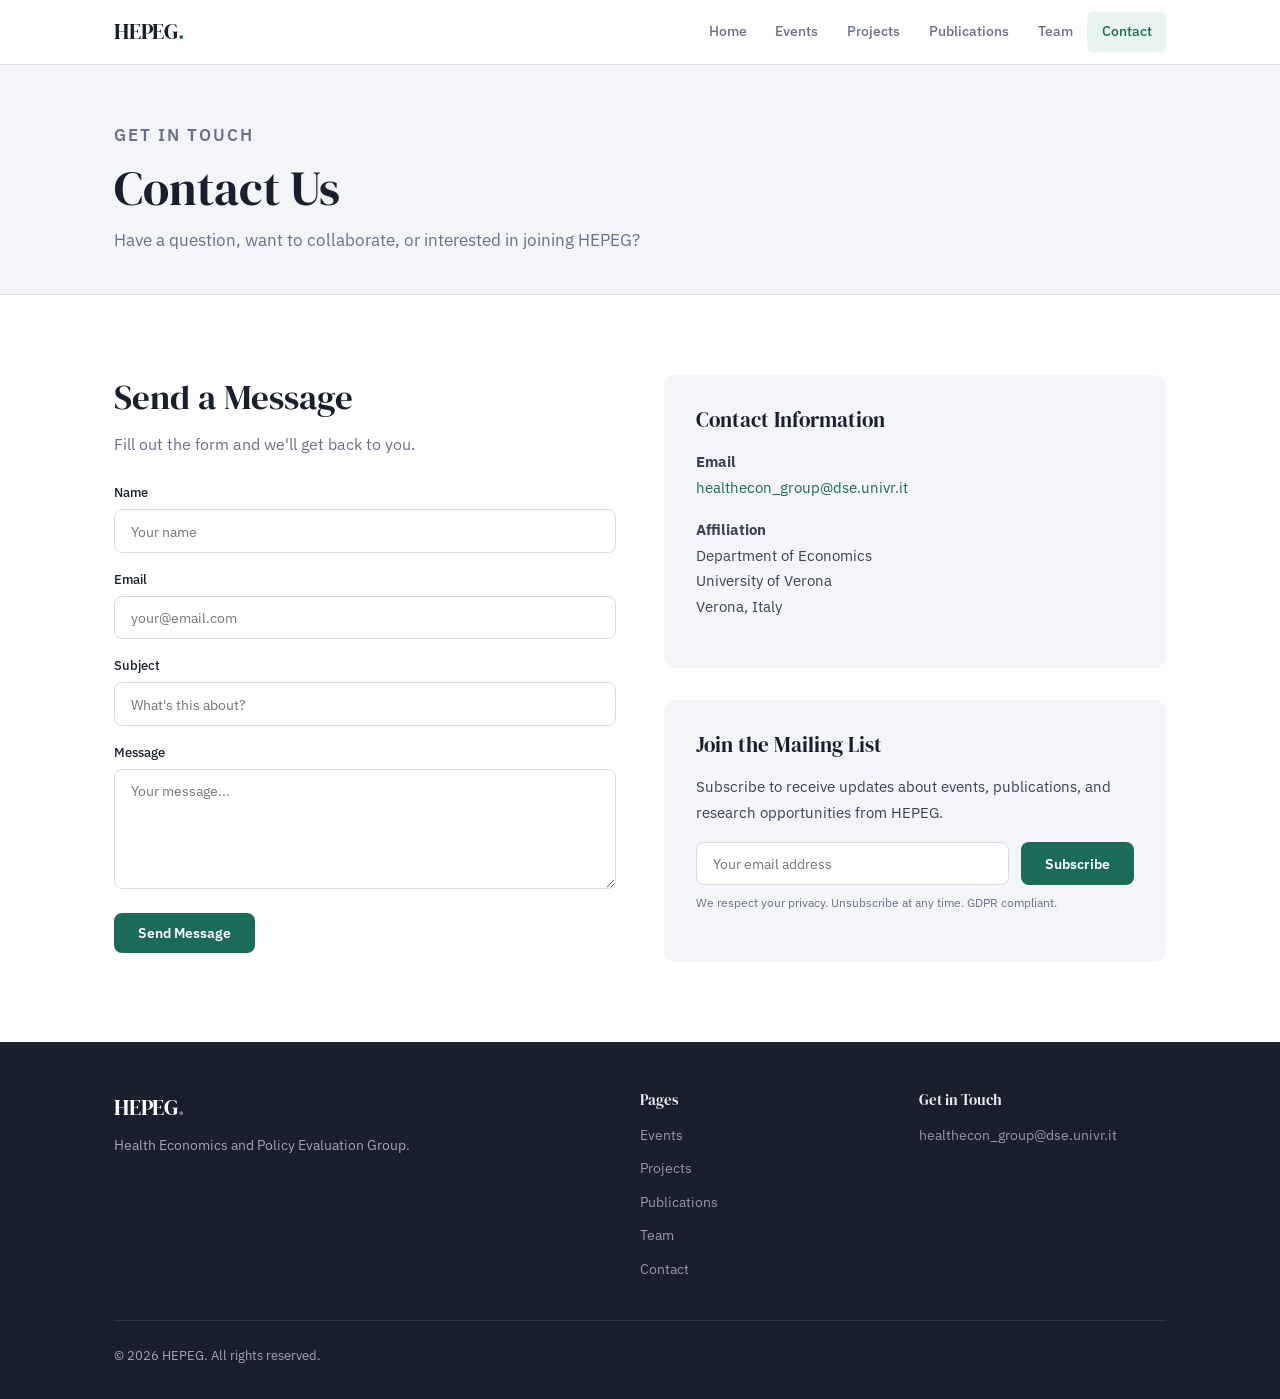
==== contact.html @ 0a754c9d "Add files via upload" ====
<!DOCTYPE html>
<html lang="en">
<head>
  <meta charset="UTF-8">
  <meta name="viewport" content="width=device-width, initial-scale=1.0">
  <title>Contact – HEPEG</title>
  <link rel="stylesheet" href="style.css">
</head>
<body>

  <header class="site-header">
    <div class="container">
      <a href="index.html" class="site-logo">HEPEG<span>.</span></a>
      <nav class="site-nav" id="nav">
        <a href="index.html">Home</a>
        <a href="events.html">Events</a>
        <a href="projects.html">Projects</a>
        <a href="publications.html">Publications</a>
        <a href="team.html">Team</a>
        <a href="contact.html" class="active">Contact</a>
      </nav>
      <button class="nav-toggle" onclick="document.getElementById('nav').classList.toggle('open')" aria-label="Menu">
        <span></span><span></span><span></span>
      </button>
    </div>
  </header>

  <div class="page-header">
    <div class="container">
      <p class="section-label">Get in Touch</p>
      <h1>Contact Us</h1>
      <p>Have a question, want to collaborate, or interested in joining HEPEG?</p>
    </div>
  </div>

  <section>
    <div class="container">
      <div class="contact-grid">

        <div>
          <h2>Send a Message</h2>
          <p style="color: var(--color-muted); margin: .75rem 0 1.5rem;">
            Fill out the form and we'll get back to you.
          </p>

          <!--
            =============================================
            CONTACT FORM NOTE:
            Static HTML cannot process form submissions.
            Options to make this work:
            1. Use Formspree (https://formspree.io) — free tier
               Change the action to: action="https://formspree.io/f/YOUR_ID"
            2. Use Netlify Forms if hosting on Netlify
               Add: netlify and name="contact" to the <form>
            3. Replace with a mailto link for simplicity
            =============================================
          -->
          <form class="contact-form" action="https://formspree.io/f/YOUR_FORM_ID" method="POST">
            <label for="name">Name</label>
            <input type="text" id="name" name="name" placeholder="Your name" required>

            <label for="email">Email</label>
            <input type="email" id="email" name="email" placeholder="your@email.com" required>

            <label for="subject">Subject</label>
            <input type="text" id="subject" name="subject" placeholder="What's this about?">

            <label for="message">Message</label>
            <textarea id="message" name="message" placeholder="Your message..." required></textarea>

            <button type="submit" class="btn">Send Message</button>
          </form>
        </div>

        <div>
          <div class="contact-info-block">
            <h3>Contact Information</h3>
            <p>
              <strong>Email</strong><br>
              <a href="mailto:healthecon_group@dse.univr.it">healthecon_group@dse.univr.it</a>
            </p>
            <p>
              <strong>Affiliation</strong><br>
              Department of Economics<br>
              University of Verona<br>
              Verona, Italy
            </p>
          </div>

          <div class="contact-info-block mt-2">
            <h3>Join the Mailing List</h3>
            <p>Subscribe to receive updates about events, publications, and research opportunities from HEPEG.</p>

            <!--
              =============================================
              MAILCHIMP INTEGRATION:
              Replace this form with your Mailchimp
              embedded form. Steps:
              1. Create a free Mailchimp account
              2. Go to Audience > Signup forms > Embedded forms
              3. Copy the generated HTML
              4. Paste it here, replacing the form below
              =============================================
            -->
            <form class="cta-form" action="#" method="post" style="justify-content: flex-start;">
              <input type="email" placeholder="Your email address" required>
              <button type="submit" class="btn">Subscribe</button>
            </form>
            <p style="font-size: .75rem; color: var(--color-muted); margin-top: .5rem;">
              We respect your privacy. Unsubscribe at any time. GDPR compliant.
            </p>
          </div>
        </div>

      </div>
    </div>
  </section>

  <footer class="site-footer">
    <div class="container">
      <div class="footer-grid">
        <div>
          <div class="site-logo">HEPEG<span>.</span></div>
          <p>Health Economics and Policy Evaluation Group.</p>
        </div>
        <div>
          <h4>Pages</h4>
          <ul class="footer-links">
            <li><a href="events.html">Events</a></li>
            <li><a href="projects.html">Projects</a></li>
            <li><a href="publications.html">Publications</a></li>
            <li><a href="team.html">Team</a></li>
            <li><a href="contact.html">Contact</a></li>
          </ul>
        </div>
        <div>
          <h4>Get in Touch</h4>
          <ul class="footer-links">
            <li><a href="mailto:healthecon_group@dse.univr.it">healthecon_group@dse.univr.it</a></li>
          </ul>
        </div>
      </div>
      <div class="footer-bottom">&copy; 2026 HEPEG. All rights reserved.</div>
    </div>
  </footer>

</body>
</html>
---- style.css ----
/* ============================================
   HEPEG – Health Economics and Policy Evaluation Group
   Shared Stylesheet
   ============================================ */

@import url('https://fonts.googleapis.com/css2?family=DM+Serif+Display:ital@0;1&family=IBM+Plex+Sans:ital,wght@0,300;0,400;0,500;0,600&display=swap');

/* --- Variables --- */
:root {
  --color-ink: #1a1f2e;
  --color-body: #3d4155;
  --color-muted: #6b7089;
  --color-border: #d8dae5;
  --color-surface: #f4f5f9;
  --color-white: #ffffff;
  --color-accent: #1a6b5a;
  --color-accent-light: #e8f4f0;
  --color-accent-dark: #134d41;
  --color-warm: #c47d2e;
  --color-warm-light: #faf3ea;

  --font-display: 'DM Serif Display', Georgia, serif;
  --font-body: 'IBM Plex Sans', -apple-system, sans-serif;

  --max-width: 1100px;
  --gap: 2rem;
}

/* --- Reset & Base --- */
*, *::before, *::after { box-sizing: border-box; margin: 0; padding: 0; }

html { scroll-behavior: smooth; }

body {
  font-family: var(--font-body);
  font-weight: 400;
  font-size: 1rem;
  line-height: 1.7;
  color: var(--color-body);
  background: var(--color-white);
  -webkit-font-smoothing: antialiased;
}

img { max-width: 100%; height: auto; display: block; }
a { color: var(--color-accent); text-decoration: none; transition: color .2s; }
a:hover { color: var(--color-accent-dark); }

/* --- Typography --- */
h1, h2, h3, h4 { font-family: var(--font-display); color: var(--color-ink); font-weight: 400; line-height: 1.25; }
h1 { font-size: clamp(2rem, 4vw, 3rem); }
h2 { font-size: clamp(1.6rem, 3vw, 2.2rem); }
h3 { font-size: 1.3rem; }
h4 { font-size: 1.1rem; }

.section-label {
  font-family: var(--font-body);
  font-size: .75rem;
  font-weight: 600;
  letter-spacing: .12em;
  text-transform: uppercase;
  color: var(--color-accent);
  margin-bottom: .5rem;
}

/* --- Layout --- */
.container {
  width: 100%;
  max-width: var(--max-width);
  margin: 0 auto;
  padding: 0 1.5rem;
}

section {
  padding: 5rem 0;
}

section + section {
  border-top: 1px solid var(--color-border);
}

/* --- Header / Nav --- */
.site-header {
  position: sticky;
  top: 0;
  z-index: 100;
  background: rgba(255,255,255,.92);
  backdrop-filter: blur(12px);
  -webkit-backdrop-filter: blur(12px);
  border-bottom: 1px solid var(--color-border);
}

.site-header .container {
  display: flex;
  align-items: center;
  justify-content: space-between;
  height: 4rem;
}

.site-logo {
  font-family: var(--font-display);
  font-size: 1.35rem;
  color: var(--color-ink);
  letter-spacing: -.01em;
}
.site-logo span { color: var(--color-accent); }

.site-nav { display: flex; gap: 0; align-items: center; }

.site-nav a {
  font-size: .85rem;
  font-weight: 500;
  color: var(--color-muted);
  padding: .5rem .9rem;
  border-radius: 6px;
  transition: color .2s, background .2s;
}
.site-nav a:hover,
.site-nav a.active {
  color: var(--color-accent);
  background: var(--color-accent-light);
}

/* Hamburger */
.nav-toggle { display: none; background: none; border: none; cursor: pointer; padding: .5rem; }
.nav-toggle span {
  display: block; width: 22px; height: 2px; background: var(--color-ink);
  margin: 5px 0; transition: .3s;
}

/* --- Hero --- */
.hero {
  padding: 5rem 0 4rem;
  border-bottom: 1px solid var(--color-border);
}

.hero h1 {
  max-width: 700px;
  margin-bottom: 1.25rem;
}

.hero p {
  max-width: 600px;
  font-size: 1.1rem;
  color: var(--color-muted);
  line-height: 1.75;
}

.hero-grid {
  display: grid;
  grid-template-columns: 1fr 1fr;
  gap: 3rem;
  align-items: center;
}

.hero-stats {
  display: flex;
  gap: 2.5rem;
  margin-top: 2rem;
}

.hero-stat {
  text-align: left;
}

.hero-stat .num {
  font-family: var(--font-display);
  font-size: 2.2rem;
  color: var(--color-accent);
  display: block;
  line-height: 1.2;
}

.hero-stat .label {
  font-size: .8rem;
  color: var(--color-muted);
  font-weight: 500;
  text-transform: uppercase;
  letter-spacing: .06em;
}

/* --- Cards --- */
.card {
  background: var(--color-white);
  border: 1px solid var(--color-border);
  border-radius: 10px;
  padding: 1.75rem;
  transition: box-shadow .25s, transform .25s;
}

.card:hover {
  box-shadow: 0 8px 30px rgba(26,31,46,.07);
  transform: translateY(-2px);
}

.card-grid {
  display: grid;
  grid-template-columns: repeat(auto-fill, minmax(320px, 1fr));
  gap: 1.5rem;
}

.card h3 { margin-bottom: .5rem; }
.card .meta {
  font-size: .82rem;
  color: var(--color-muted);
  font-weight: 500;
  margin-bottom: .75rem;
}

.card .tag {
  display: inline-block;
  font-size: .72rem;
  font-weight: 600;
  letter-spacing: .04em;
  text-transform: uppercase;
  background: var(--color-accent-light);
  color: var(--color-accent);
  padding: .25rem .65rem;
  border-radius: 4px;
  margin-bottom: .75rem;
}

.card .tag--warm {
  background: var(--color-warm-light);
  color: var(--color-warm);
}

.card-link {
  display: inline-flex;
  align-items: center;
  gap: .3rem;
  font-size: .85rem;
  font-weight: 500;
  margin-top: .75rem;
  color: var(--color-accent);
}
.card-link::after { content: '→'; transition: transform .2s; }
.card-link:hover::after { transform: translateX(3px); }

/* --- Team Grid --- */
.team-grid {
  display: grid;
  grid-template-columns: repeat(auto-fill, minmax(300px, 1fr));
  gap: 1.5rem;
}

.team-card {
  display: flex;
  gap: 1.25rem;
  align-items: flex-start;
  background: var(--color-white);
  border: 1px solid var(--color-border);
  border-radius: 10px;
  padding: 1.5rem;
  transition: box-shadow .25s;
}

.team-card:hover {
  box-shadow: 0 8px 30px rgba(26,31,46,.07);
}

.team-card .avatar {
  width: 72px;
  height: 72px;
  border-radius: 50%;
  object-fit: cover;
  flex-shrink: 0;
  background: var(--color-surface);
}

.team-card h4 { margin-bottom: .15rem; }

.team-card .role {
  font-size: .82rem;
  color: var(--color-accent);
  font-weight: 500;
  margin-bottom: .5rem;
}

.team-card p {
  font-size: .85rem;
  color: var(--color-muted);
  line-height: 1.6;
}

/* --- Events list --- */
.event-item {
  display: grid;
  grid-template-columns: 80px 1fr;
  gap: 1.5rem;
  padding: 1.75rem 0;
  border-bottom: 1px solid var(--color-border);
  align-items: start;
}

.event-item:last-child { border-bottom: none; }

.event-date {
  text-align: center;
  background: var(--color-surface);
  border-radius: 8px;
  padding: .65rem .5rem;
}

.event-date .month {
  display: block;
  font-size: .7rem;
  font-weight: 600;
  text-transform: uppercase;
  letter-spacing: .08em;
  color: var(--color-accent);
}

.event-date .day {
  display: block;
  font-family: var(--font-display);
  font-size: 1.6rem;
  color: var(--color-ink);
  line-height: 1.2;
}

.event-date .year {
  display: block;
  font-size: .72rem;
  color: var(--color-muted);
}

.event-info h3 { font-size: 1.15rem; margin-bottom: .3rem; }
.event-info .event-meta {
  font-size: .82rem;
  color: var(--color-muted);
  margin-bottom: .4rem;
}

/* --- Publications --- */
.pub-list { list-style: none; }

.pub-item {
  padding: 1.25rem 0;
  border-bottom: 1px solid var(--color-border);
}
.pub-item:last-child { border-bottom: none; }

.pub-item .authors {
  font-size: .85rem;
  font-weight: 500;
  color: var(--color-ink);
}

.pub-item .title {
  font-family: var(--font-display);
  font-size: 1.05rem;
  color: var(--color-ink);
  margin: .2rem 0;
}

.pub-item .venue {
  font-size: .85rem;
  color: var(--color-muted);
  font-style: italic;
}

.pub-item .pub-links {
  margin-top: .4rem;
}

.pub-item .pub-links a {
  font-size: .82rem;
  font-weight: 500;
  margin-right: 1rem;
}

/* --- Newsletter / CTA Box --- */
.cta-box {
  background: var(--color-surface);
  border-radius: 12px;
  padding: 2.5rem;
  text-align: center;
  max-width: 600px;
  margin: 0 auto;
}

.cta-box h2 { margin-bottom: .5rem; }
.cta-box p { color: var(--color-muted); margin-bottom: 1.5rem; }

.cta-form {
  display: flex;
  gap: .75rem;
  max-width: 440px;
  margin: 0 auto;
}

.cta-form input[type="email"] {
  flex: 1;
  padding: .7rem 1rem;
  border: 1px solid var(--color-border);
  border-radius: 8px;
  font-family: var(--font-body);
  font-size: .9rem;
  outline: none;
  transition: border-color .2s;
  background: var(--color-white);
}

.cta-form input[type="email"]:focus {
  border-color: var(--color-accent);
}

.btn {
  display: inline-flex;
  align-items: center;
  gap: .4rem;
  padding: .7rem 1.5rem;
  background: var(--color-accent);
  color: var(--color-white);
  font-family: var(--font-body);
  font-size: .85rem;
  font-weight: 600;
  border: none;
  border-radius: 8px;
  cursor: pointer;
  transition: background .2s, transform .15s;
}

.btn:hover {
  background: var(--color-accent-dark);
  color: var(--color-white);
  transform: translateY(-1px);
}

/* --- Contact --- */
.contact-grid {
  display: grid;
  grid-template-columns: 1fr 1fr;
  gap: 3rem;
}

.contact-form label {
  display: block;
  font-size: .82rem;
  font-weight: 500;
  color: var(--color-ink);
  margin-bottom: .3rem;
}

.contact-form input,
.contact-form textarea {
  width: 100%;
  padding: .7rem 1rem;
  border: 1px solid var(--color-border);
  border-radius: 8px;
  font-family: var(--font-body);
  font-size: .9rem;
  outline: none;
  margin-bottom: 1rem;
  transition: border-color .2s;
  background: var(--color-white);
}

.contact-form input:focus,
.contact-form textarea:focus {
  border-color: var(--color-accent);
}

.contact-form textarea { resize: vertical; min-height: 120px; }

.contact-info-block {
  background: var(--color-surface);
  border-radius: 12px;
  padding: 2rem;
}

.contact-info-block h3 { margin-bottom: 1rem; }
.contact-info-block p { margin-bottom: 1rem; font-size: .95rem; }

/* --- Footer --- */
.site-footer {
  background: var(--color-ink);
  color: rgba(255,255,255,.6);
  padding: 3rem 0 2rem;
  margin-top: 0;
}

.footer-grid {
  display: grid;
  grid-template-columns: 2fr 1fr 1fr;
  gap: 2rem;
  margin-bottom: 2rem;
}

.site-footer .site-logo { color: var(--color-white); }
.site-footer .site-logo span { color: rgba(255,255,255,.4); }

.site-footer p { font-size: .88rem; margin-top: .5rem; max-width: 360px; }

.site-footer h4 {
  color: rgba(255,255,255,.9);
  font-size: .95rem;
  margin-bottom: .75rem;
}

.footer-links { list-style: none; }
.footer-links li { margin-bottom: .4rem; }
.footer-links a { color: rgba(255,255,255,.55); font-size: .85rem; }
.footer-links a:hover { color: var(--color-white); }

.footer-bottom {
  border-top: 1px solid rgba(255,255,255,.1);
  padding-top: 1.5rem;
  font-size: .8rem;
}

/* --- Page Header (inner pages) --- */
.page-header {
  padding: 3.5rem 0 2.5rem;
  border-bottom: 1px solid var(--color-border);
  background: var(--color-surface);
}

.page-header h1 { margin-bottom: .5rem; }
.page-header p { color: var(--color-muted); max-width: 600px; font-size: 1.05rem; }

/* --- Utility --- */
.text-center { text-align: center; }
.mt-1 { margin-top: 1rem; }
.mt-2 { margin-top: 2rem; }
.mt-3 { margin-top: 3rem; }
.mb-2 { margin-bottom: 2rem; }

/* --- Responsive --- */
@media (max-width: 768px) {
  .site-nav {
    display: none;
    position: absolute;
    top: 4rem;
    left: 0;
    right: 0;
    flex-direction: column;
    background: var(--color-white);
    border-bottom: 1px solid var(--color-border);
    padding: 1rem;
    box-shadow: 0 12px 24px rgba(0,0,0,.08);
  }
  .site-nav.open { display: flex; }
  .nav-toggle { display: block; }

  .hero-grid { grid-template-columns: 1fr; gap: 2rem; }
  .hero-stats { gap: 1.5rem; }
  .contact-grid { grid-template-columns: 1fr; }
  .footer-grid { grid-template-columns: 1fr; gap: 1.5rem; }
  .team-card { flex-direction: column; text-align: center; align-items: center; }
  .team-card .avatar { width: 80px; height: 80px; }
  .event-item { grid-template-columns: 70px 1fr; gap: 1rem; }
  .cta-form { flex-direction: column; }

  section { padding: 3rem 0; }
  .page-header { padding: 2.5rem 0 2rem; }
}
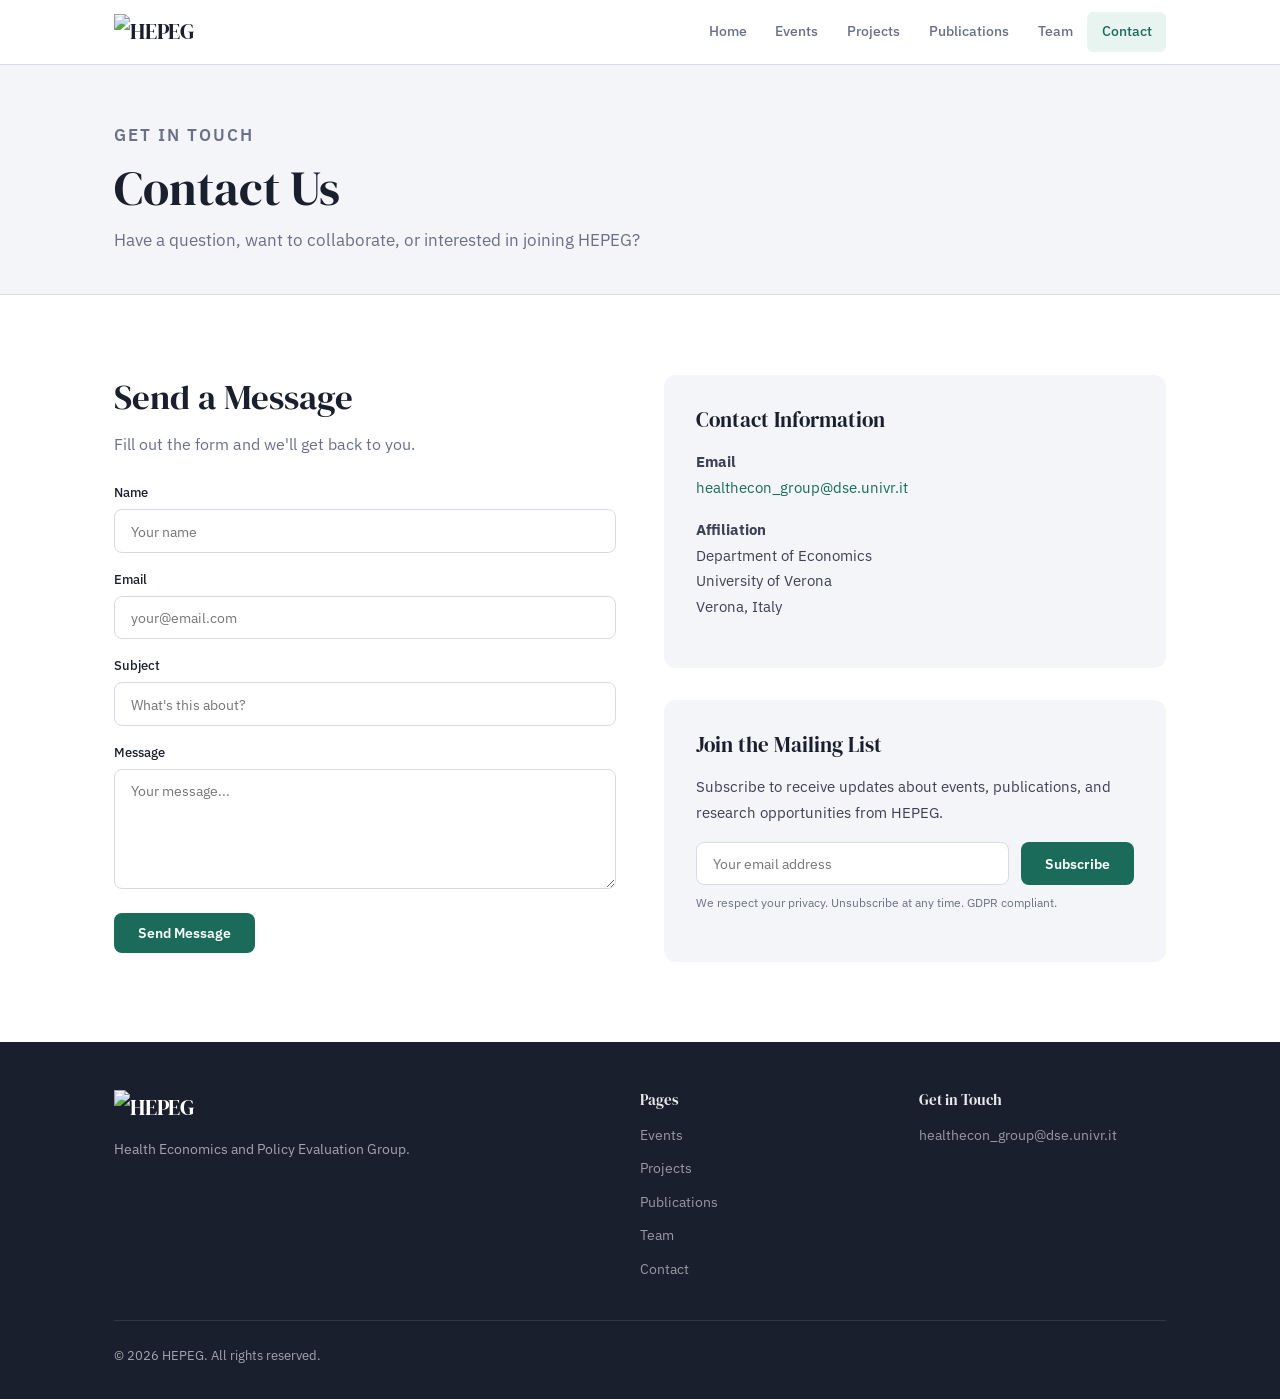
==== commit 2a13fe57: "Update contact.html" ====
--- a/contact.html
+++ b/contact.html
@@ -10,7 +10,7 @@
 
   <header class="site-header">
     <div class="container">
-      <a href="index.html" class="site-logo">HEPEG<span>.</span></a>
+      <a href="index.html" class="site-logo"><img src="images/logo.png" alt="HEPEG"></a>
       <nav class="site-nav" id="nav">
         <a href="index.html">Home</a>
         <a href="events.html">Events</a>
@@ -91,19 +91,13 @@
             <h3>Join the Mailing List</h3>
             <p>Subscribe to receive updates about events, publications, and research opportunities from HEPEG.</p>
 
-            <!--
-              =============================================
-              MAILCHIMP INTEGRATION:
-              Replace this form with your Mailchimp
-              embedded form. Steps:
-              1. Create a free Mailchimp account
-              2. Go to Audience > Signup forms > Embedded forms
-              3. Copy the generated HTML
-              4. Paste it here, replacing the form below
-              =============================================
-            -->
-            <form class="cta-form" action="#" method="post" style="justify-content: flex-start;">
-              <input type="email" placeholder="Your email address" required>
+            <form class="cta-form"
+                  action="https://gmail.us14.list-manage.com/subscribe/post?u=8ce7abe4f9fd98aee8691a1c4&amp;id=7440d17151&amp;f_id=007c9de1f0"
+                  method="post" target="_blank" style="justify-content: flex-start;">
+              <input type="email" name="EMAIL" placeholder="Your email address" required>
+              <div style="position: absolute; left: -5000px;" aria-hidden="true">
+                <input type="text" name="b_8ce7abe4f9fd98aee8691a1c4_7440d17151" tabindex="-1" value="">
+              </div>
               <button type="submit" class="btn">Subscribe</button>
             </form>
             <p style="font-size: .75rem; color: var(--color-muted); margin-top: .5rem;">
@@ -120,7 +114,7 @@
     <div class="container">
       <div class="footer-grid">
         <div>
-          <div class="site-logo">HEPEG<span>.</span></div>
+          <div class="site-logo"><img src="images/logo.png" alt="HEPEG" style="height:40px;"></div>
           <p>Health Economics and Policy Evaluation Group.</p>
         </div>
         <div>
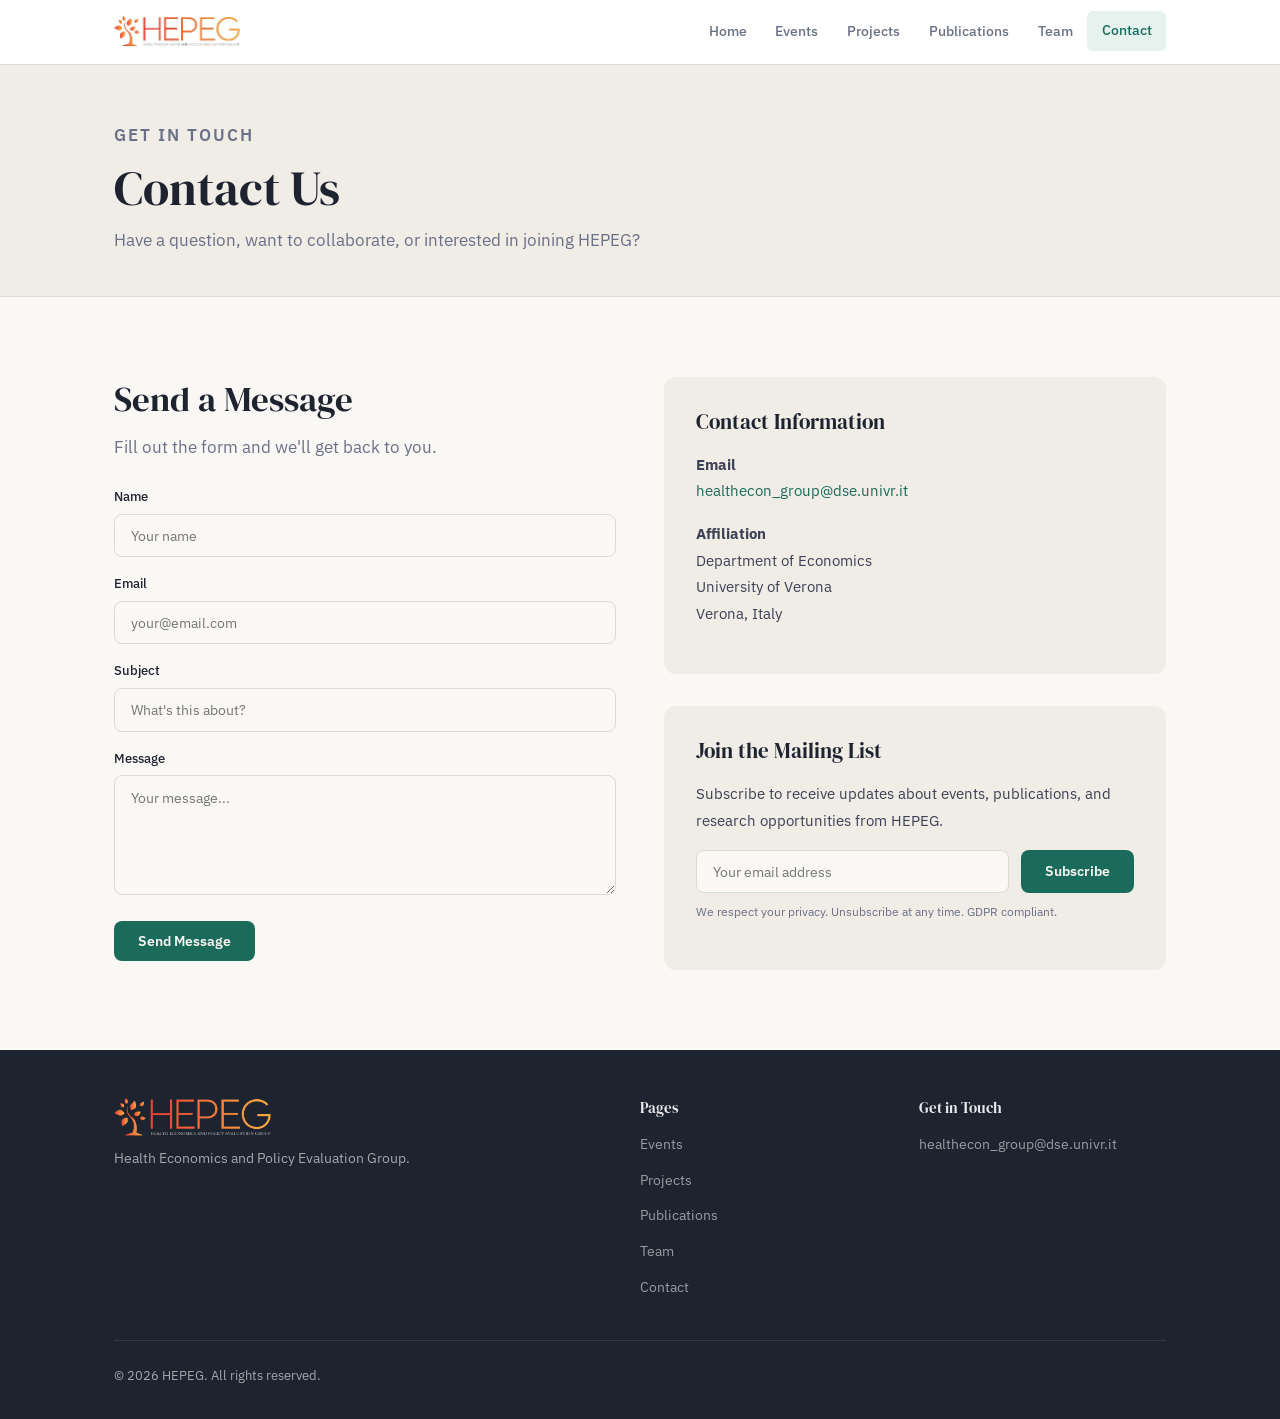
==== commit 04b08f27: "Update contact.html" ====
--- a/contact.html
+++ b/contact.html
@@ -4,6 +4,8 @@
   <meta charset="UTF-8">
   <meta name="viewport" content="width=device-width, initial-scale=1.0">
   <title>Contact – HEPEG</title>
+  <link rel="icon" href="favicon.ico" type="image/x-icon">
+  <link rel="apple-touch-icon" href="apple-touch-icon.png">
   <link rel="stylesheet" href="style.css">
 </head>
 <body>
--- a/style.css
+++ b/style.css
@@ -7,17 +7,18 @@
 
 /* --- Variables --- */
 :root {
-  --color-ink: #1a1f2e;
+  --color-ink: #1e2330;
   --color-body: #3d4155;
   --color-muted: #6b7089;
-  --color-border: #d8dae5;
-  --color-surface: #f4f5f9;
-  --color-white: #ffffff;
+  --color-border: #ddd9d3;
+  --color-surface: #f0ece6;
+  --color-white: #faf8f5;
   --color-accent: #1a6b5a;
-  --color-accent-light: #e8f4f0;
+  --color-accent-light: #e6f2ee;
   --color-accent-dark: #134d41;
-  --color-warm: #c47d2e;
-  --color-warm-light: #faf3ea;
+  --color-warm: #d17a2a;
+  --color-warm-light: #faf0e4;
+  --color-warm-dark: #b5651d;
 
   --font-display: 'DM Serif Display', Georgia, serif;
   --font-body: 'IBM Plex Sans', -apple-system, sans-serif;
@@ -34,16 +35,16 @@
 body {
   font-family: var(--font-body);
   font-weight: 400;
-  font-size: 1rem;
-  line-height: 1.7;
+  font-size: 1.05rem;
+  line-height: 1.75;
   color: var(--color-body);
   background: var(--color-white);
   -webkit-font-smoothing: antialiased;
 }
 
 img { max-width: 100%; height: auto; display: block; }
-a { color: var(--color-accent); text-decoration: none; transition: color .2s; }
-a:hover { color: var(--color-accent-dark); }
+a { color: var(--color-accent); text-decoration: none; transition: color .2s, text-decoration-color .2s; }
+a:hover { color: var(--color-accent-dark); text-decoration: underline; text-decoration-color: rgba(26,107,90,.3); text-underline-offset: 3px; }
 
 /* --- Typography --- */
 h1, h2, h3, h4 { font-family: var(--font-display); color: var(--color-ink); font-weight: 400; line-height: 1.25; }
@@ -58,7 +59,7 @@
   font-weight: 600;
   letter-spacing: .12em;
   text-transform: uppercase;
-  color: var(--color-accent);
+  color: var(--color-warm);
   margin-bottom: .5rem;
 }
 
@@ -97,12 +98,21 @@
 }
 
 .site-logo {
+  display: flex;
+  align-items: center;
+  gap: .5rem;
   font-family: var(--font-display);
   font-size: 1.35rem;
   color: var(--color-ink);
   letter-spacing: -.01em;
+  text-decoration: none;
 }
 .site-logo span { color: var(--color-accent); }
+.site-logo img {
+  height: 32px;
+  width: auto;
+  border-radius: 4px;
+}
 
 .site-nav { display: flex; gap: 0; align-items: center; }
 
@@ -112,12 +122,13 @@
   color: var(--color-muted);
   padding: .5rem .9rem;
   border-radius: 6px;
-  transition: color .2s, background .2s;
+  transition: color .2s, background .2s, transform .15s;
 }
 .site-nav a:hover,
 .site-nav a.active {
   color: var(--color-accent);
   background: var(--color-accent-light);
+  transform: translateY(-1px);
 }
 
 /* Hamburger */
@@ -165,7 +176,7 @@
 .hero-stat .num {
   font-family: var(--font-display);
   font-size: 2.2rem;
-  color: var(--color-accent);
+  color: var(--color-warm);
   display: block;
   line-height: 1.2;
 }
@@ -188,8 +199,9 @@
 }
 
 .card:hover {
-  box-shadow: 0 8px 30px rgba(26,31,46,.07);
-  transform: translateY(-2px);
+  box-shadow: 0 12px 36px rgba(26,31,46,.1);
+  transform: translateY(-3px);
+  border-color: var(--color-accent);
 }
 
 .card-grid {
@@ -232,8 +244,10 @@
   font-weight: 500;
   margin-top: .75rem;
   color: var(--color-accent);
-}
-.card-link::after { content: '→'; transition: transform .2s; }
+  transition: color .2s, gap .2s;
+}
+.card-link::after { content: '\2192'; transition: transform .2s; }
+.card-link:hover { color: var(--color-accent-dark); gap: .5rem; }
 .card-link:hover::after { transform: translateX(3px); }
 
 /* --- Team Grid --- */
@@ -255,7 +269,8 @@
 }
 
 .team-card:hover {
-  box-shadow: 0 8px 30px rgba(26,31,46,.07);
+  box-shadow: 0 12px 36px rgba(26,31,46,.1);
+  border-color: var(--color-accent);
 }
 
 .team-card .avatar {
@@ -307,7 +322,7 @@
   font-weight: 600;
   text-transform: uppercase;
   letter-spacing: .08em;
-  color: var(--color-accent);
+  color: var(--color-warm);
 }
 
 .event-date .day {
@@ -424,7 +439,8 @@
 .btn:hover {
   background: var(--color-accent-dark);
   color: var(--color-white);
-  transform: translateY(-1px);
+  transform: translateY(-2px);
+  box-shadow: 0 4px 16px rgba(26,107,90,.3);
 }
 
 /* --- Contact --- */
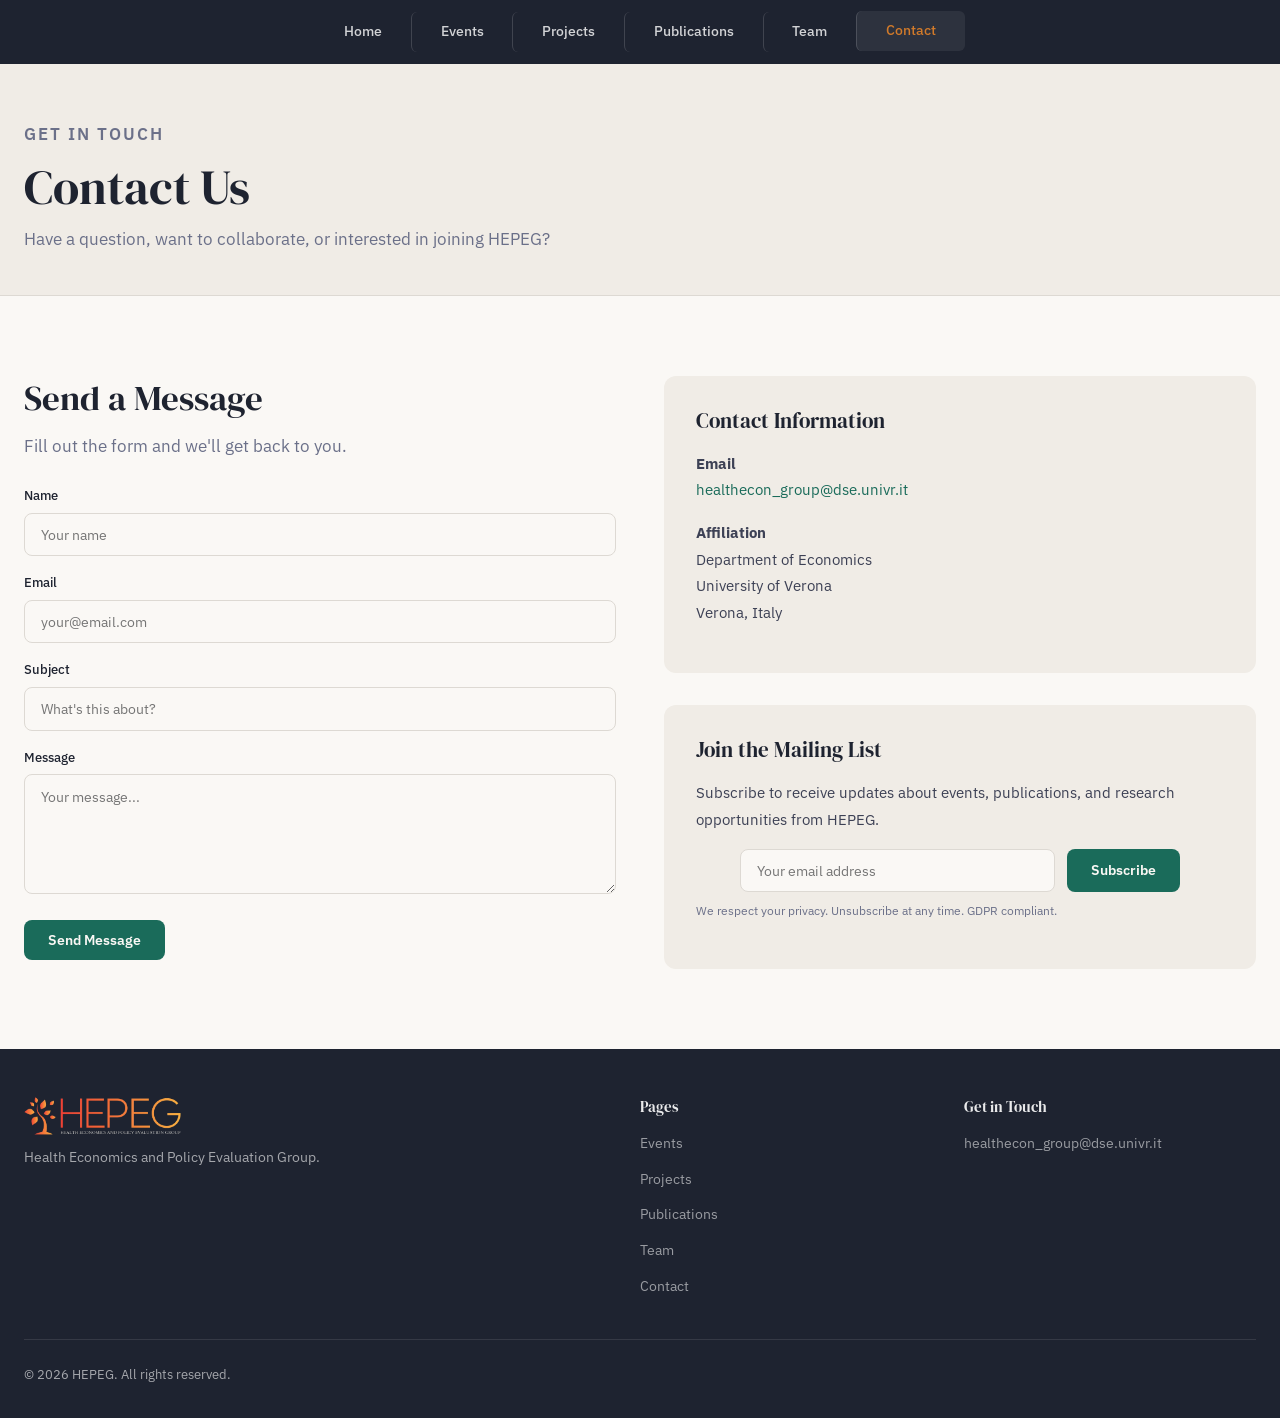
==== commit f258c55a: "Update contact.html" ====
--- a/contact.html
+++ b/contact.html
@@ -12,7 +12,7 @@
 
   <header class="site-header">
     <div class="container">
-      <a href="index.html" class="site-logo"><img src="images/logo.png" alt="HEPEG"></a>
+      
       <nav class="site-nav" id="nav">
         <a href="index.html">Home</a>
         <a href="events.html">Events</a>
--- a/style.css
+++ b/style.css
@@ -23,7 +23,7 @@
   --font-display: 'DM Serif Display', Georgia, serif;
   --font-body: 'IBM Plex Sans', -apple-system, sans-serif;
 
-  --max-width: 1100px;
+  --max-width: 1280px;
   --gap: 2rem;
 }
 
@@ -84,16 +84,16 @@
   position: sticky;
   top: 0;
   z-index: 100;
-  background: rgba(255,255,255,.92);
-  backdrop-filter: blur(12px);
-  -webkit-backdrop-filter: blur(12px);
-  border-bottom: 1px solid var(--color-border);
+  background: #1e2330;
+  backdrop-filter: none;
+  -webkit-backdrop-filter: none;
+  border-bottom: none;
 }
 
 .site-header .container {
   display: flex;
   align-items: center;
-  justify-content: space-between;
+  justify-content: center;
   height: 4rem;
 }
 
@@ -103,11 +103,11 @@
   gap: .5rem;
   font-family: var(--font-display);
   font-size: 1.35rem;
-  color: var(--color-ink);
+  color: var(--color-white);
   letter-spacing: -.01em;
   text-decoration: none;
 }
-.site-logo span { color: var(--color-accent); }
+.site-logo span { color: rgba(255,255,255,.4); }
 .site-logo img {
   height: 32px;
   width: auto;
@@ -119,22 +119,25 @@
 .site-nav a {
   font-size: .85rem;
   font-weight: 500;
-  color: var(--color-muted);
-  padding: .5rem .9rem;
+  color: rgba(255,255,255,.8);
+  padding: .5rem 1.8rem;
   border-radius: 6px;
   transition: color .2s, background .2s, transform .15s;
 }
+.site-nav a + a {
+  border-left: 1px solid rgba(255,255,255,.15);
+}
 .site-nav a:hover,
 .site-nav a.active {
-  color: var(--color-accent);
-  background: var(--color-accent-light);
+  color: var(--color-warm);
+  background: rgba(255,255,255,.07);
   transform: translateY(-1px);
 }
 
 /* Hamburger */
 .nav-toggle { display: none; background: none; border: none; cursor: pointer; padding: .5rem; }
 .nav-toggle span {
-  display: block; width: 22px; height: 2px; background: var(--color-ink);
+  display: block; width: 22px; height: 2px; background: rgba(255,255,255,.7);
   margin: 5px 0; transition: .3s;
 }
 
@@ -551,8 +554,8 @@
     left: 0;
     right: 0;
     flex-direction: column;
-    background: var(--color-white);
-    border-bottom: 1px solid var(--color-border);
+    background: var(--color-ink);
+    border-bottom: 1px solid rgba(255,255,255,.1);
     padding: 1rem;
     box-shadow: 0 12px 24px rgba(0,0,0,.08);
   }
